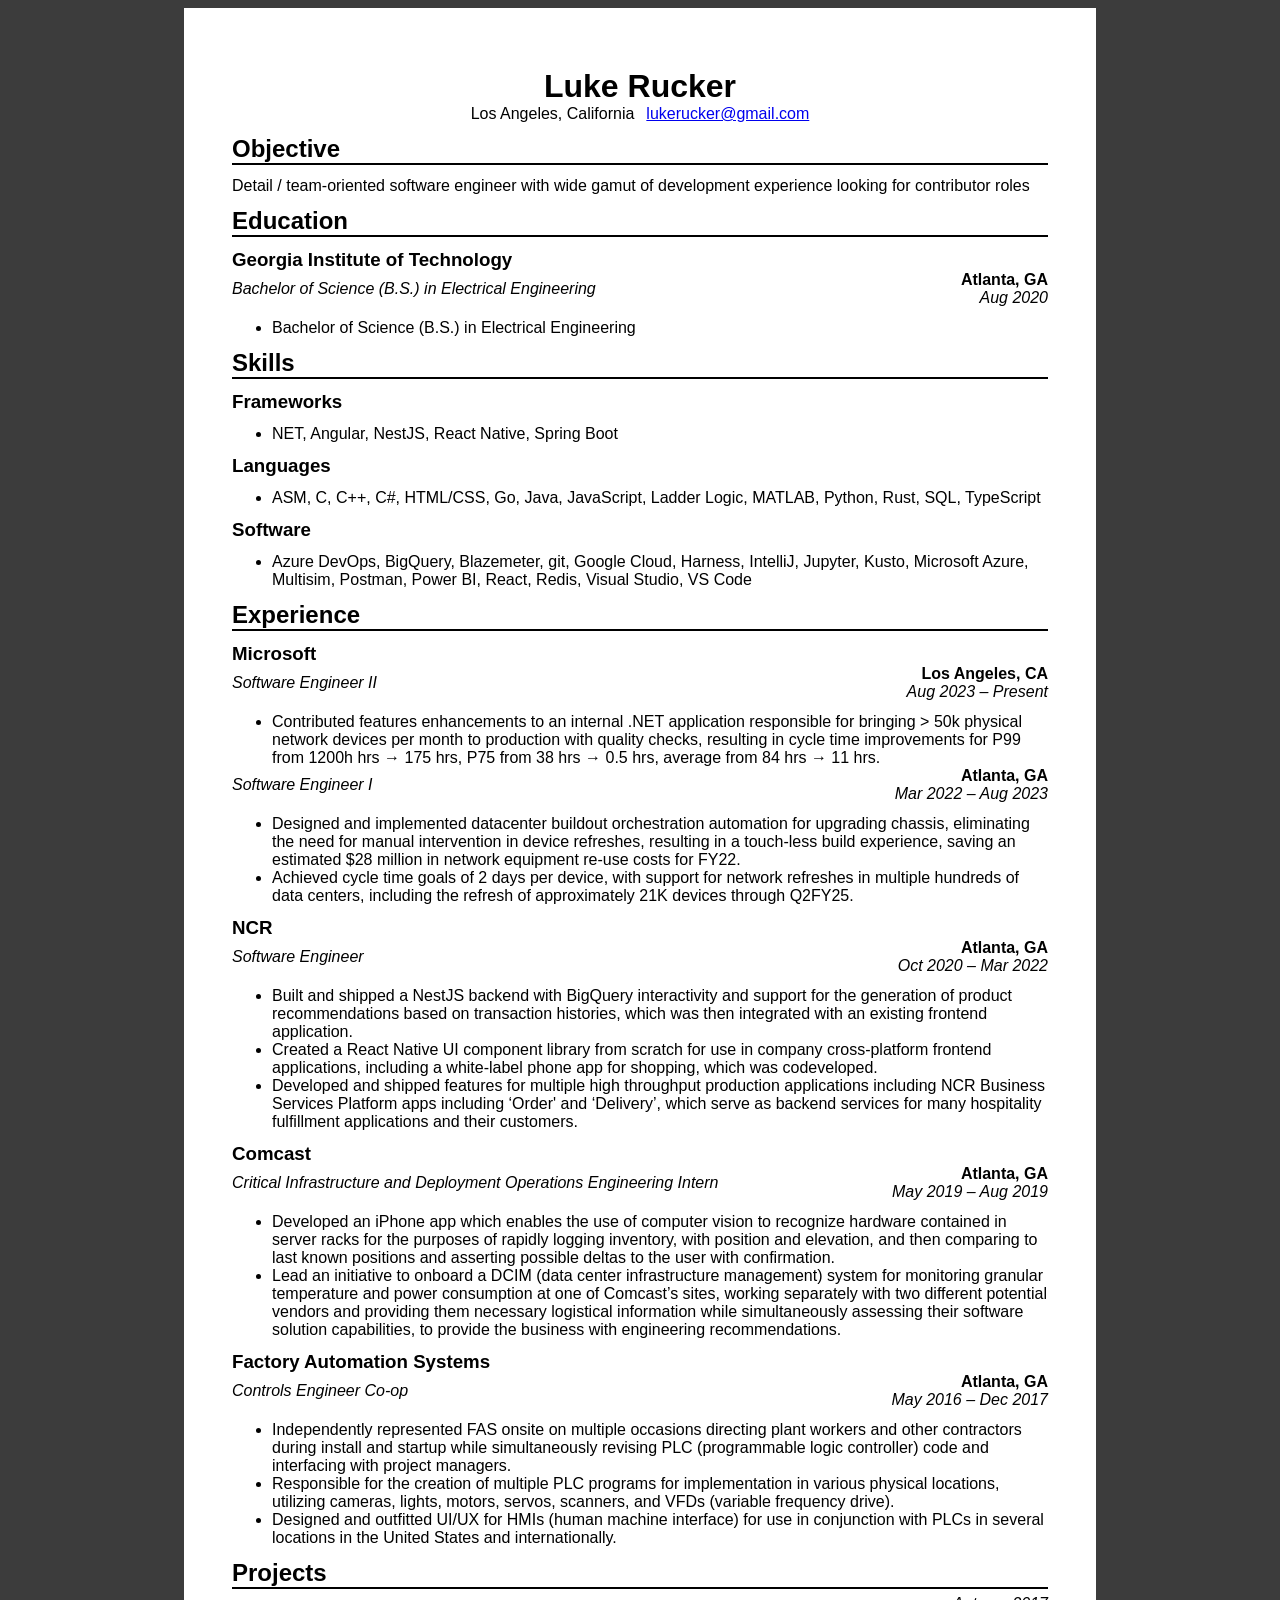
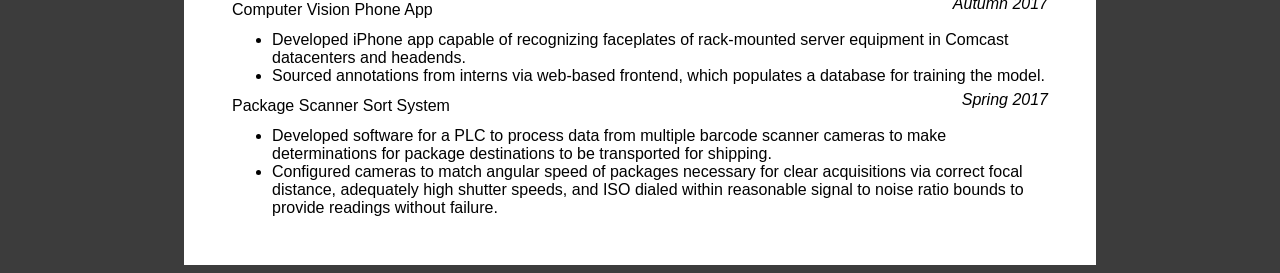
==== dynamic.html @ 79f6b1ce "Add files via upload" ====
<!DOCTYPE html>
<html lang=en>
<head><title>Resume</title>
<meta name=charset content=utf-8>
<meta name=viewport content="width=device-width, initial-scale=1.0">
<link rel=icon href="data:image/svg+xml,<svg xmlns='http://www.w3.org/2000/svg' viewBox='0 0 16 16'><text y='14'>🌅</text></svg>">
<link rel=stylesheet href=styles.css>
</head>
<body>
<script src=content.js></script>
<script>
(function () {
  var R = window.RESUME;
  document.title = "Resume - " + R.name;

  // Build a DOM element. Text is set via textContent, so no escaping needed.
  function el(tag, text, cls) {
    var e = document.createElement(tag);
    if (text != null) e.textContent = text;
    if (cls) e.className = cls;
    return e;
  }
  function wrap(inner) { // <span>inner</span>
    var s = el("span");
    s.appendChild(inner);
    return s;
  }
  function list(items) {
    var ul = el("ul");
    items.forEach(function (t) { ul.appendChild(el("li", t)); });
    return ul;
  }
  // A left/right line: <span class="row"><span><i>left</i></span><span class="col"><span><b>loc</b></span><span><i>dates</i></span></span></span>
  function leftColRow(left, location, dates) {
    var row = el("span", null, "row");
    row.appendChild(wrap(el("i", left)));
    var col = el("span", null, "col");
    col.appendChild(wrap(el("b", location)));
    col.appendChild(wrap(el("i", dates)));
    row.appendChild(col);
    return row;
  }

  var page = el("div", null, "page");

  // Name + contact
  page.appendChild(el("h1", R.name));
  var contact = el("span", null, "contact");
  contact.appendChild(el("span", R.contact.location));
  var email = el("a", R.contact.email);
  email.setAttribute("href", "mailto:" + R.contact.email);
  contact.appendChild(wrap(email));
  page.appendChild(contact);

  // Objective
  page.appendChild(el("h2", "Objective"));
  page.appendChild(el("hr"));
  page.appendChild(el("p", R.objective));

  // Education
  page.appendChild(el("h2", "Education"));
  page.appendChild(el("hr"));
  R.education.forEach(function (edu) {
    page.appendChild(el("h3", edu.school));
    page.appendChild(leftColRow(edu.degree, edu.location, edu.dates));
    page.appendChild(list(edu.details));
  });

  // Skills
  page.appendChild(el("h2", "Skills"));
  page.appendChild(el("hr"));
  page.appendChild(el("h3", "Frameworks"));
  page.appendChild(list([R.skills.frameworks]));
  page.appendChild(el("h3", "Languages"));
  page.appendChild(list([R.skills.languages]));
  page.appendChild(el("h3", "Software"));
  page.appendChild(list([R.skills.software]));

  // Experience
  page.appendChild(el("h2", "Experience"));
  page.appendChild(el("hr"));
  R.experience.forEach(function (job) {
    page.appendChild(el("h3", job.company));
    job.roles.forEach(function (role) {
      page.appendChild(leftColRow(role.title, role.location, role.dates));
      page.appendChild(list(role.bullets));
    });
  });

  // Projects
  page.appendChild(el("h2", "Projects"));
  page.appendChild(el("hr"));
  R.projects.forEach(function (p) {
    var row = el("span", null, "row");
    var left = el("p");
    left.appendChild(el("span", p.title));
    row.appendChild(left);
    row.appendChild(wrap(el("i", p.dates)));
    page.appendChild(row);
    page.appendChild(list(p.bullets));
  });

  document.body.appendChild(page);
})();
</script>
</body></html>
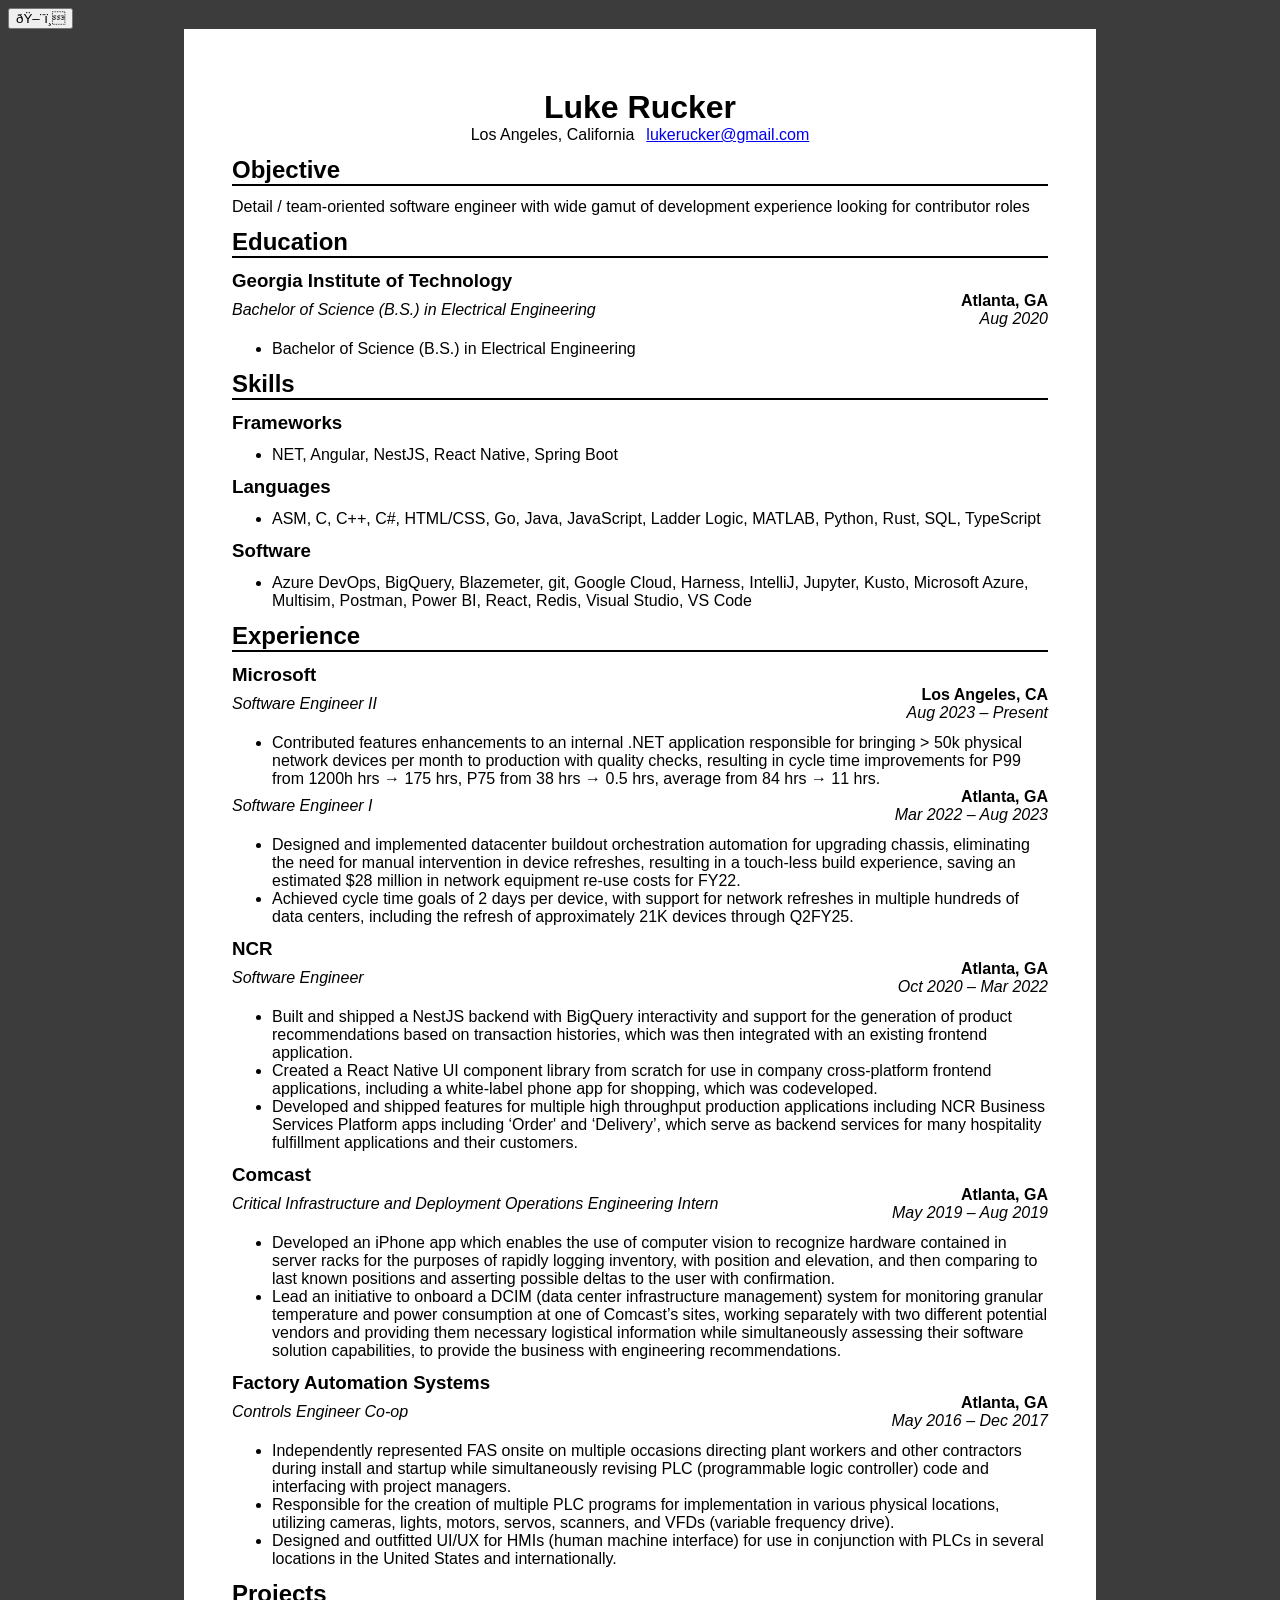
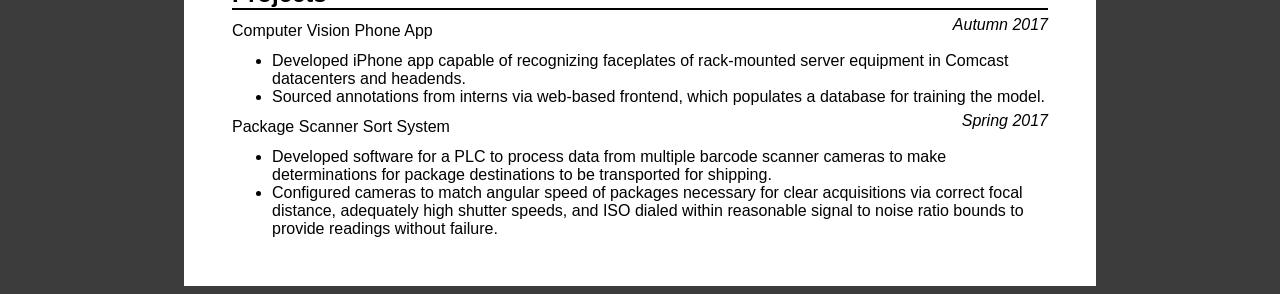
==== commit 21c6c597: "Update dynamic.html" ====
--- a/dynamic.html
+++ b/dynamic.html
@@ -7,6 +7,7 @@
 <link rel=stylesheet href=styles.css>
 </head>
 <body>
+<button class=print-button type=button aria-label="Print Resume" title="Print Resume">🖨️</button>
 <script src=content.js></script>
 <script>
 (function () {
@@ -101,6 +102,9 @@
   });
 
   document.body.appendChild(page);
+  document.querySelector(".print-button").addEventListener("click", function () {
+    window.print();
+  });
 })();
 </script>
 </body></html>
